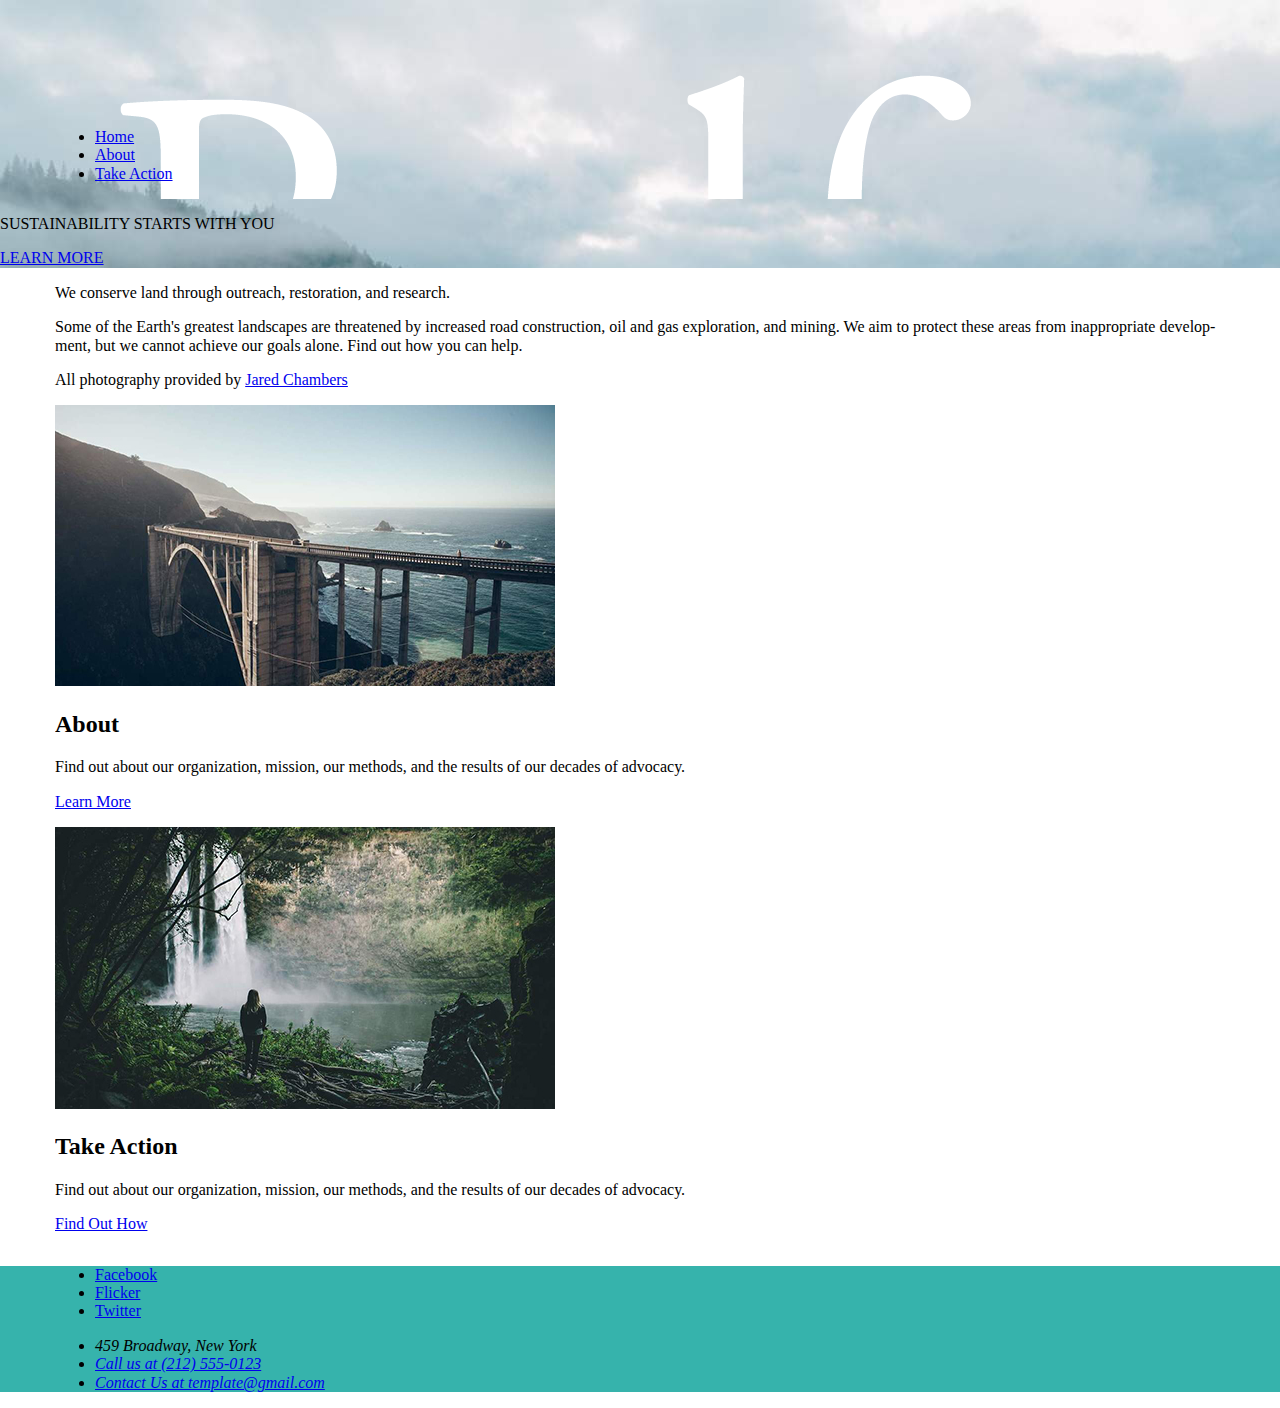
==== index.html @ d2278eda "02-28-2020 html structure and links" ====
<!doctype html>
<html>
<head>
<meta charset="UTF-8">
<title>Home</title>

<link rel="stylesheet" type="text/css" href="css/normalize.css">	
<link rel="stylesheet" type="text/css" href="css/main.css">
	
</head>

<body>
	
	<header id="bg-img-home"> <!--build an imgage bg-img-home-->
			<div class="wrapper">
				<div class="row">
					<div>
						<h1><img src="img/logo.png" alt=""></h1>
					</div>
						<nav>
							<ul>
								<li><a href="#">Home</a></li>
								<li><a href="about.html">About</a></li>
								<li><a href="take-action.html">Take Action</a></li>
							</ul>
						</nav>
				</div>
			</div>
		
			<p>sustainability starts with you</p>
			<p><a href="about.html">Learn More</a></p>
		
	</header>
		<div class="wrapper">
			<div>
				<p>We conserve land through outreach, restoration, and research.</p>
				<p>Some of the Earth's greatest landscapes are threatened by increased road construction, oil 
	and gas exploration, and mining. We aim to protect these areas from inappropriate develop-
	ment, but we cannot achieve our goals alone. Find out how you can help.</p>
				<p>All photography provided by <a href="http://jaredchambers.com/landscapes">Jared Chambers</a></p>
			</div>

			<div class="row">
				<section>
					<img src="img/about.jpeg" alt="" width="500">
					<header>
						<h2>About</h2>
					</header>
					
					<div>
						<p>Find out about our organization, mission, our
	methods, and the results of our decades of advocacy.</p>
						<p><a href="about.html">Learn More</a></p>
					</div>
				</section>
				
				<section>
					<img src="img/take-action.jpg" alt="" width="500">
					<header>
						<h2>Take Action</h2>
					</header>	
					<div>
					<p>Find out about our organization, mission, our
methods, and the results of our decades of advocacy.</p>
					<p><a href="take-action.html">Find Out How</a></p>
					</div>	

				</section>

			</div>
		</div>	

<!--div 100% for color the full width of the browser, teal background-->	
	<div id="bg-icon-teal">
		<div class="wrapper"><!--to control the wrapper-->
		<footer>
			<!--images sprintes in a ul-->
			<ul>
				<li><a href="img/icon-fb-sprites.png" target="_blank"><span>Facebook</span></a></li>
				<li><a href="img/icon-flkr-sprite.png" target="_blank"><span>Flicker</span></a></li>
				<li><a href="img/icon-twtr-sprite.png" target="_blank"><span>Twitter</span></a></li>
			</ul>
			
			<div>
				<address>
					<ul>
						<li>459 Broadway, New York</li>
						<li><a href="tel:+12125550123">Call us at (212) 555-0123</a></li>
						<li><a href="mailto:template@gmail.com">Contact Us at template@gmail.com</a></li>
					</ul>
				</address>
				
<!--example from book how to make a clickable hypertext link syntax: <a href="url">linked text or element</a>   text: <a href="http://www.oreilly.com">Go to the O'Reilly Media site</a>	 here is an example of how to make clickable hypertext link with an image:   <a href="http://www.oreilly.com"><img src="orm.gif" alt="O'Reilly tarsier logo"></a>-->
				
<!--about cute little email links:  <a href="mailto:alklecker@example.com">Contact Al Klecker</a>  and their friends the telephone links:  <a href="tel:+18005551212">Call us free at (800) 555-1212</a>-->				
				
			</div>	
		</footer>
		</div>
	</div>	
	
</body>
</html>
---- css/main.css ----
@charset "UTF-8";
/* CSS Document */

/*--------------------------------------------------------------
>>> CSS STANDARDS
----------------------------------------------------------------
1. Place in appropriate section
2. Add new sections to the Table of Contents as needed
3. Order properties consistently inside each declaration i.e. alphabetically or by function 
4. Declaration selectors should each occupy a new line
5. Enter one new line between rules
6. Enter more than one new line between categories 
--------------------------------------------------------------*/

/*--------------------------------------------------------------
>>> TABLE OF CONTENTS:
----------------------------------------------------------------
1.0 - Settings: used with preprocessors and contain font, colors definitions, etc.
2.0 - Tools: globally used mixins and functions. Use for preprocessor only.
3.0 - Generic: reset and/or normalize styles, box-sizing definition, etc. 
4.0 - Elements: styling for bare/generic HTML elements 
        - Forms
        - Lists
        - Media
        - Tables
        - Typography: Headings, Paragraphs, Blockquotes, Anchors
5.0 - Objects: class-based selectors which define undecorated design patterns, building blocks
        - Framework
6.0 - Components: specific designed components
        - Buttons
        - Header
        - Navigation 
7.0 - Utilities: utilities and helper classes with ability to override anything which goes before in the triangle, eg. hide helper class
        - Alignment	    
        - Color
        - Size

--------------------------------------------------------------*/

/*--------------------------------------------------------------
4.0 - ELEMENTS 
-------------------------------------------------------------- */

/* -- FORMS -- */ 

/* -- LISTS -- */ 

/* -- MEDIA -- */ 

/* -- TABLES -- */ 

/* -- TYPOGRAPHY: Headings, Pragraphs, Blockquotes, Anchors-- */ 

header p {
  text-transform: uppercase;
}

/*--example how to style the blockquote:  b.	blockquote {
font-size: 1em
line-height: 150%
color: gray }--*/

blockquote {
	
	
}

/*--------------------------------------------------------------
5.0 - Objects
-------------------------------------------------------------- */

/* -- FRAMEWORK -- */ 

.wrapper {
	width: 1170px;
	margin:0 auto;	
}

.row {
	overflow: auto;
	
}

/*--------------------------------------------------------------
6.0 - COMPONENTS
-------------------------------------------------------------- */

/* -- BUTTONS -- */ 

/* -- HEADER -- */

/*--need to do something about the tiled images and proper sizing for the logo png--*/

#bg-img-home {
	background-image: url("../img/hero.jpeg");
	background-color: #1E476B;	
}

#bg-img-about {
	background-image: url("../img/about.jpeg");
	background-color: #1E476B;
}

#bg-img-action {
	background-image: url("../img/take-action.jpg");
	background-color:  #1E476B; 	
}

h1 {
	width: 200px;
	height: 85px;

}

/* -- NAVIGATION -- */

/* -- FOOTER -- */

#bg-icon-teal {
	background-color: #36b3ac;
	
}

/*--------------------------------------------------------------
7.0 -UTILITIES
-------------------------------------------------------------- */

/* -- ALIGNMENT -- */ 

/* -- COLOR -- */ 

/* -- SIZE -- */
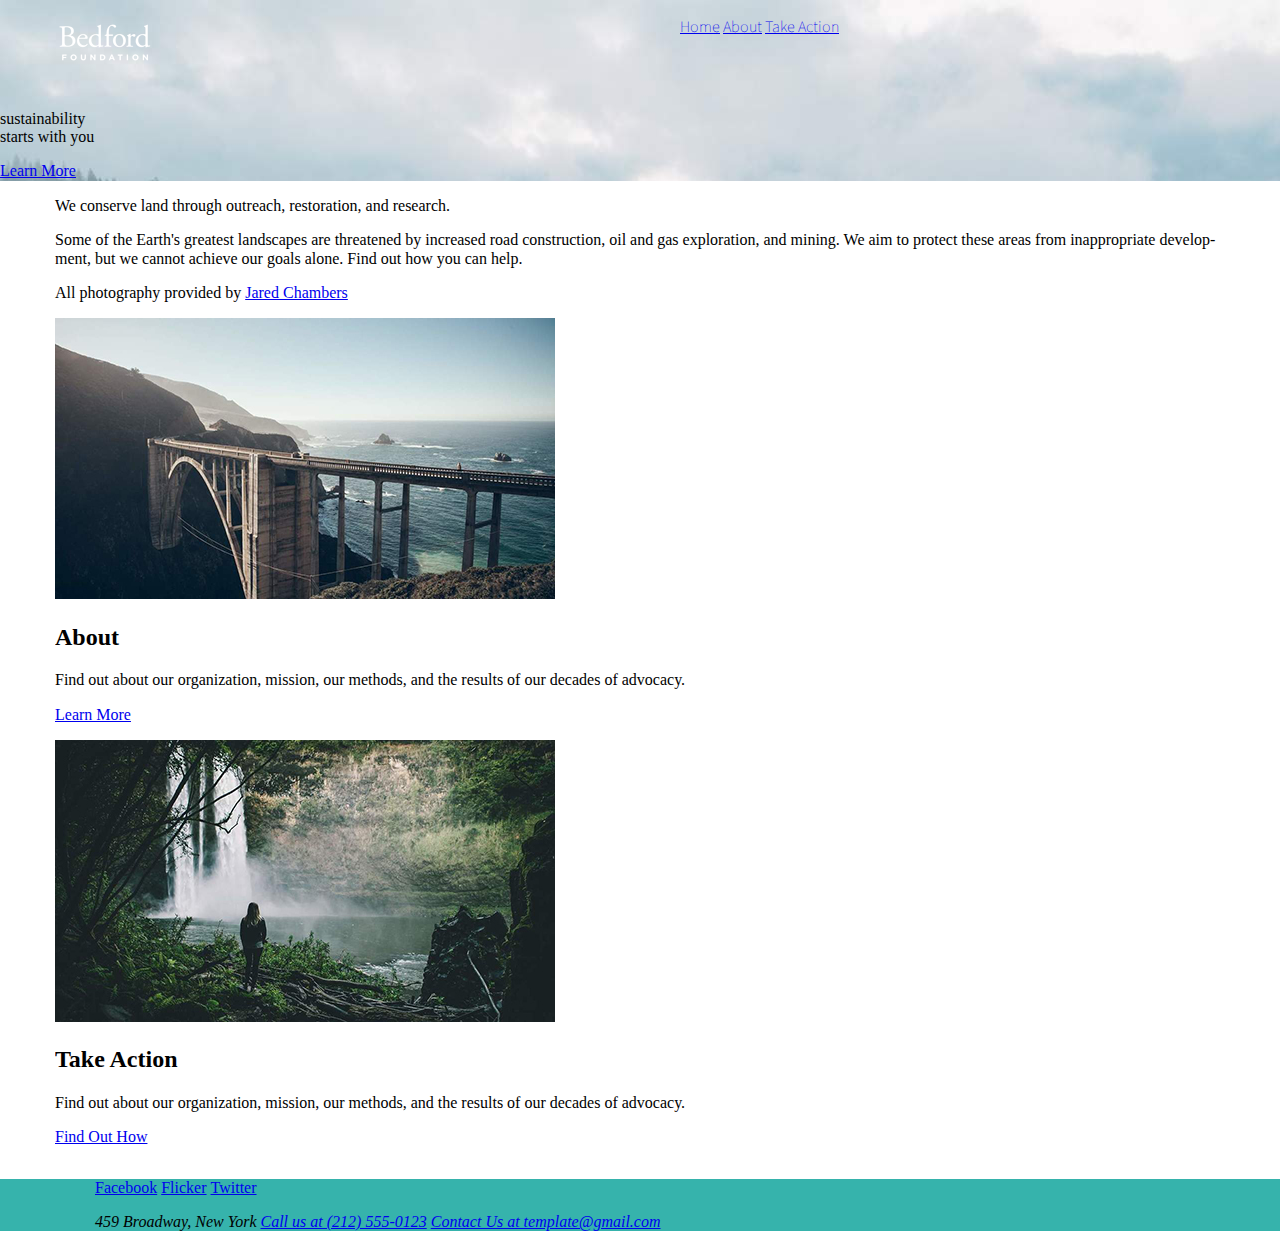
==== commit ca3ac57b: "03-06-2020 Issue Correction" ====
--- a/index.html
+++ b/index.html
@@ -2,21 +2,25 @@
 <html>
 <head>
 <meta charset="UTF-8">
-<title>Home</title>
-
+<title>Bedford Foundation Home Page</title>
+<!--Assignment 2-->
 <link rel="stylesheet" type="text/css" href="css/normalize.css">	
 <link rel="stylesheet" type="text/css" href="css/main.css">
 	
+	<link href="https://fonts.googleapis.com/css?family=EB+Garamond:400,400i,600,600i|Montserrat:100,100i,300,400,600,700|Source+Sans+Pro&display=swap" rel="stylesheet">
+	
+	
 </head>
 
-<body>
+<body id="home">
 	
-	<header id="bg-img-home"> <!--build an imgage bg-img-home-->
+	<div id="bg-img-home"> <!--TODO build an imgage bg-img-home-->
 			<div class="wrapper">
 				<div class="row">
-					<div>
-						<h1><img src="img/logo.png" alt=""></h1>
-					</div>
+					
+					<header>
+						<h1><img src="img/logo-bedford.png" alt=""></h1>
+					</header>
 						<nav>
 							<ul>
 								<li><a href="#">Home</a></li>
@@ -27,10 +31,10 @@
 				</div>
 			</div>
 		
-			<p>sustainability starts with you</p>
+			<p>sustainability<br><span>starts with you</span></p>
 			<p><a href="about.html">Learn More</a></p>
 		
-	</header>
+	</div>
 		<div class="wrapper">
 			<div>
 				<p>We conserve land through outreach, restoration, and research.</p>
@@ -71,24 +75,31 @@
 		</div>	
 
 <!--div 100% for color the full width of the browser, teal background-->	
+	<footer>
 	<div id="bg-icon-teal">
 		<div class="wrapper"><!--to control the wrapper-->
-		<footer>
+		
 			<!--images sprintes in a ul-->
 			<ul>
 				<li><a href="img/icon-fb-sprites.png" target="_blank"><span>Facebook</span></a></li>
 				<li><a href="img/icon-flkr-sprite.png" target="_blank"><span>Flicker</span></a></li>
 				<li><a href="img/icon-twtr-sprite.png" target="_blank"><span>Twitter</span></a></li>
 			</ul>
+		</div>
 			
+<!--  - The footer will need to have two separate backgrounds, which means it will also need two separate wrappers.
+- Div line 84 should have the second background color applied
+Phone and email should be the only clickable text, be sure to use the content that was provided-->
 			<div>
-				<address>
-					<ul>
-						<li>459 Broadway, New York</li>
-						<li><a href="tel:+12125550123">Call us at (212) 555-0123</a></li>
-						<li><a href="mailto:template@gmail.com">Contact Us at template@gmail.com</a></li>
-					</ul>
-				</address>
+				<div class="wrapper">
+					<address>
+						<ul>
+							<li>459 Broadway, New York</li>
+							<li><a href="tel:+12125550123">Call us at (212) 555-0123</a></li>
+							<li><a href="mailto:template@gmail.com">Contact Us at template@gmail.com</a></li>
+						</ul>
+					</address>
+				 </div>	
 				
 <!--example from book how to make a clickable hypertext link syntax: <a href="url">linked text or element</a>   text: <a href="http://www.oreilly.com">Go to the O'Reilly Media site</a>	 here is an example of how to make clickable hypertext link with an image:   <a href="http://www.oreilly.com"><img src="orm.gif" alt="O'Reilly tarsier logo"></a>-->
 				
@@ -96,8 +107,26 @@
 				
 			</div>	
 		</footer>
-		</div>
 	</div>	
+	
+<!-- Issues:  Home
+- Save images for web (under 100k)
+- Include alt attribute values for images that communicate text
+Index:
+
+ - Include a more descriptive title for the page “Bedford Foundation | Home”
+ - This paragraph will require a line break and span tag to style appropriately
+GDMA-1485-Assignment-2/index.html
+
+Line 30 in d2278ed
+
+ <p>sustainability starts with you</p> 
+ - The footer will need to have two separate backgrounds, which means it will also need two separate wrappers.
+ - Div line 74 can become the footer element.
+ - Div line 75 should close after the ul at line 82
+ - Div line 84 should have the second background color applied
+ - Address tag line 85 should have the wrapper class applied
+ - Phone and email should be the only clickable text, be sure to use the content that was provided-->	
 	
 </body>
 </html>
--- a/css/main.css
+++ b/css/main.css
@@ -1,5 +1,7 @@
 @charset "UTF-8";
 /* CSS Document */
+
+/*--Assignment 2--*/
 
 /*--------------------------------------------------------------
 >>> CSS STANDARDS
@@ -51,25 +53,50 @@
 
 /* -- TYPOGRAPHY: Headings, Pragraphs, Blockquotes, Anchors-- */ 
 
-header p {
-  text-transform: uppercase;
-}
+/*--font-family: 'Montserrat', sans-serif;
+font-family: 'EB Garamond', serif;
+font-family: 'Source Sans Pro', sans-serif;--*/
+
 
 /*--example how to style the blockquote:  b.	blockquote {
 font-size: 1em
 line-height: 150%
 color: gray }--*/
 
+/*--for individual page identification and styling--*/
+/*#home {
+	
+}
+
+
+#about {
+	
+	
+}
+
+#take-action {
+	
+	
+}
+
 blockquote {
 	
 	
-}
+}*/
 
 /*--------------------------------------------------------------
 5.0 - Objects
 -------------------------------------------------------------- */
 
 /* -- FRAMEWORK -- */ 
+* {
+	-webkit-box-sizing: border-box;
+	-moz-box-string: border-box;
+	-o-box-string: border-box;
+	-ms-box-sizing: border-box;
+	box-sizing: border-box;
+	
+}
 
 .wrapper {
 	width: 1170px;
@@ -77,8 +104,7 @@
 }
 
 .row {
-	overflow: auto;
-	
+	overflow: auto;	
 }
 
 /*--------------------------------------------------------------
@@ -89,27 +115,40 @@
 
 /* -- HEADER -- */
 
-/*--need to do something about the tiled images and proper sizing for the logo png--*/
+h1 {
+	width: 585px;
+	float: left;
+	
+}
+
+nav {
+	width: 585px;
+	float: right;	
+	font: normal 200 16px 'Source Sans Pro', sans-serif;
+}
+
+li 	{
+	display: inline-block;
+	
+}
+
+/*--TODO need to do something about the tiled images and proper sizing for the logo png--*/
 
 #bg-img-home {
-	background-image: url("../img/hero.jpeg");
-	background-color: #1E476B;	
+	background-image: url("../img/hero.jpeg");	
 }
 
 #bg-img-about {
 	background-image: url("../img/about.jpeg");
-	background-color: #1E476B;
 }
 
 #bg-img-action {
-	background-image: url("../img/take-action.jpg");
-	background-color:  #1E476B; 	
+	background-image: url("../img/take-action.jpg");	
 }
 
-h1 {
-	width: 200px;
-	height: 85px;
 
+/*header p {
+  text-transform: uppercase;
 }
 
 /* -- NAVIGATION -- */
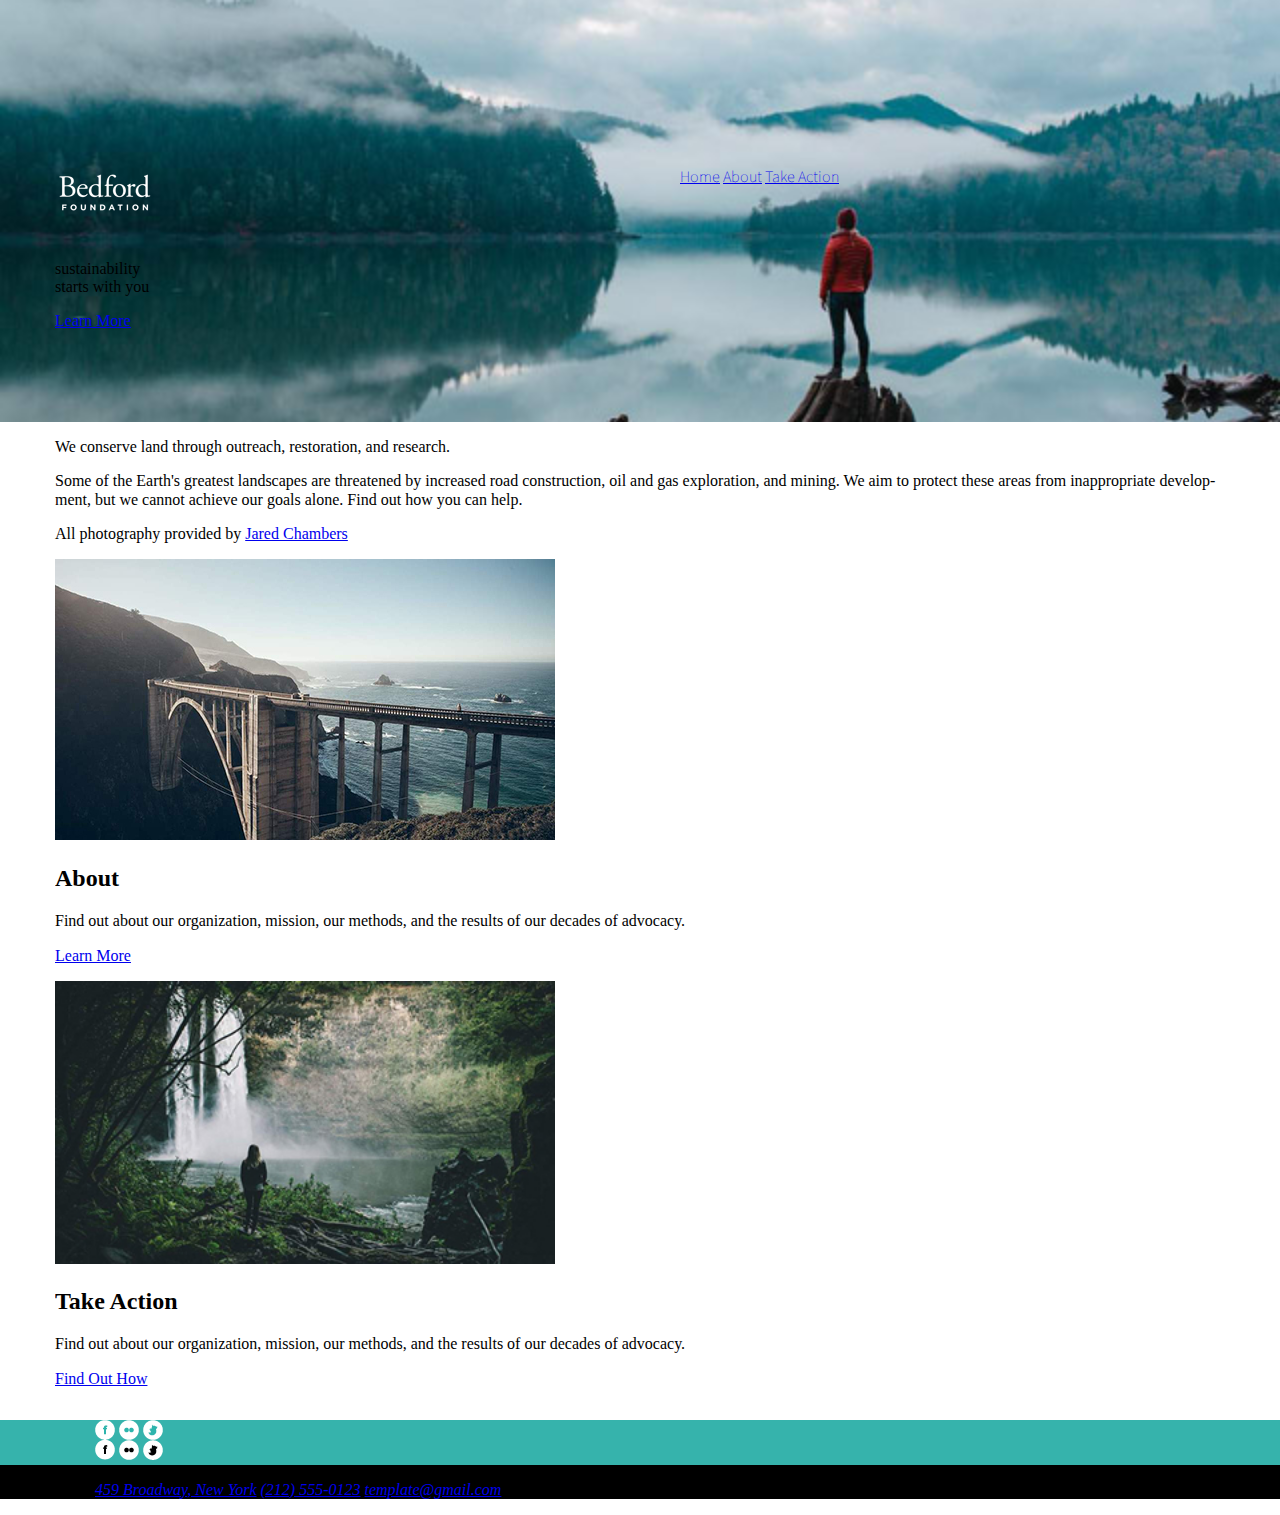
==== commit bb40acd7: "3/14/2020 Structure, Correction, Table & Form addition" ====
--- a/index.html
+++ b/index.html
@@ -4,129 +4,93 @@
 <meta charset="UTF-8">
 <title>Bedford Foundation Home Page</title>
 <!--Assignment 2-->
-<link rel="stylesheet" type="text/css" href="css/normalize.css">	
+<link rel="stylesheet" type="text/css" href="css/normalize.css">
 <link rel="stylesheet" type="text/css" href="css/main.css">
-	
-	<link href="https://fonts.googleapis.com/css?family=EB+Garamond:400,400i,600,600i|Montserrat:100,100i,300,400,600,700|Source+Sans+Pro&display=swap" rel="stylesheet">
-	
-	
+<link href="https://fonts.googleapis.com/css?family=EB+Garamond:400,400i,600,600i|Montserrat:100,100i,300,400,600,700|Source+Sans+Pro&display=swap" rel="stylesheet">
 </head>
 
-<body id="home">
-	
-	<div id="bg-img-home"> <!--TODO build an imgage bg-img-home-->
-			<div class="wrapper">
-				<div class="row">
-					
-					<header>
-						<h1><img src="img/logo-bedford.png" alt=""></h1>
-					</header>
-						<nav>
-							<ul>
-								<li><a href="#">Home</a></li>
-								<li><a href="about.html">About</a></li>
-								<li><a href="take-action.html">Take Action</a></li>
-							</ul>
-						</nav>
-				</div>
-			</div>
-		
-			<p>sustainability<br><span>starts with you</span></p>
-			<p><a href="about.html">Learn More</a></p>
-		
+<body>
+<header id="bg-img-hero" alt="woman-in-solitude-standing-on-rock-over-looking-lake">
+  <div class="wrapper">
+    <div class="row">
+      <div>
+        <h1><img src="img/logo-bedford.png" alt="bedford-foundation-logo"></h1>
+     
 	</div>
-		<div class="wrapper">
-			<div>
-				<p>We conserve land through outreach, restoration, and research.</p>
-				<p>Some of the Earth's greatest landscapes are threatened by increased road construction, oil 
-	and gas exploration, and mining. We aim to protect these areas from inappropriate develop-
-	ment, but we cannot achieve our goals alone. Find out how you can help.</p>
-				<p>All photography provided by <a href="http://jaredchambers.com/landscapes">Jared Chambers</a></p>
-			</div>
+     	 <nav>
+      	  	<ul>
+          		<li><a href="#">Home</a></li>
+          		<li><a href="about.html">About</a></li>
+          		<li><a href="take-action.html">Take Action</a></li>
+       		</ul>
+     	 </nav>
+    </div>
+   
+	 <p>sustainability<br>
+      <span>starts with you</span></p>
+    <p><a href="about.html">Learn More</a></p>
+  </div>
+</header>
+<!--------------------------------------------------------------------------------------------------------------------->
+<section>
+  <div class="wrapper">
+    <div>
+      <p>We conserve land through outreach, restoration, and research.</p>
+      <p>Some of the Earth's greatest landscapes are threatened by increased road construction, oil 
+        and gas exploration, and mining. We aim to protect these areas from inappropriate develop-
+        ment, but we cannot achieve our goals alone. Find out how you can help.</p>
+      <p>All photography provided by <a href="http://jaredchambers.com/landscapes">Jared Chambers</a></p>
+    </div>
+    <!--------------------------------------------------------------------------------------------------------------------->
+    <div class="row">
+      <section> <img src="img/about.jpeg" alt="expansion-bride-wrapped-around-ocean-coast-line" width="500">
+        <header>
+          <h2>About</h2>
+        </header>
+        <div>
+          <p>Find out about our organization, mission, our
+            methods, and the results of our decades of advocacy.</p>
+          <p><a href="about.html">Learn More</a></p>
+        </div>
+      </section>
+      <!--------------------------------------------------------------------------------------------------------------------->
+      <section> <img src="img/take-action.jpg" alt="woman-in-solitude-facing-majestic-waterfall" width="500">
+        <header>
+          <h2>Take Action</h2>
+        </header>
+        <div>
+          <p>Find out about our organization, mission, our
+            methods, and the results of our decades of advocacy.</p>
+          <p><a href="take-action.html">Find Out How</a></p>
+        </div>
+      </section>
+    </div>
+  </div>
+</section>
 
-			<div class="row">
-				<section>
-					<img src="img/about.jpeg" alt="" width="500">
-					<header>
-						<h2>About</h2>
-					</header>
-					
-					<div>
-						<p>Find out about our organization, mission, our
-	methods, and the results of our decades of advocacy.</p>
-						<p><a href="about.html">Learn More</a></p>
-					</div>
-				</section>
-				
-				<section>
-					<img src="img/take-action.jpg" alt="" width="500">
-					<header>
-						<h2>Take Action</h2>
-					</header>	
-					<div>
-					<p>Find out about our organization, mission, our
-methods, and the results of our decades of advocacy.</p>
-					<p><a href="take-action.html">Find Out How</a></p>
-					</div>	
+<!---------------------------------------------------------------------------------------------------------------------> 
+<!--footer 100% for color the full width of the browser, black background, target div inside first-child with teal background-->
+<footer id="bg-blk">
+    <div id="bg-icon-teal">
+    	<div class="wrapper">
+			<ul>
+       			 <li><a href="https://www.facebook.com/" target="_blank"><span><img src="img/icon-fb-sprites.png" alt="facebook-icon"></span></a></li>
+       			 <li><a href="https://www.flickr.com/" target="_blank"><span><img src="img/icon-flkr-sprite.png" alt="flicker-icon"></span></a></li>
+        		<li><a href="https://twitter.com/" target="_blank"><span><img src="img/icon-twtr-sprite.png" alt="twitter-icon"></span></a></li>
+      		</ul>
+		</div>  	
+    </div>
+ 
 
-				</section>
+  <address class="wrapper">
+  	<ul>
+    	<li><a href="https://www.google.com/maps/place/459+Broadway,+New+York,+NY+10013/@40.7208592,-74.00315,17z/data=!3m1!4b1!4m5!3m4!1s0x89c2598bd3fc4031:0x48b829f544b1ce3f!8m2!3d40.7208592!4d-74.0009613">459 Broadway, New York</a></li>
+    	<li><a href="tel:+12125550123">(212) 555-0123</a></li>
+    	<li><a href="mailto:template@gmail.com">template@gmail.com</a></li>
+  	</ul>
+  </address>
+</footer>
 
-			</div>
-		</div>	
 
-<!--div 100% for color the full width of the browser, teal background-->	
-	<footer>
-	<div id="bg-icon-teal">
-		<div class="wrapper"><!--to control the wrapper-->
-		
-			<!--images sprintes in a ul-->
-			<ul>
-				<li><a href="img/icon-fb-sprites.png" target="_blank"><span>Facebook</span></a></li>
-				<li><a href="img/icon-flkr-sprite.png" target="_blank"><span>Flicker</span></a></li>
-				<li><a href="img/icon-twtr-sprite.png" target="_blank"><span>Twitter</span></a></li>
-			</ul>
-		</div>
-			
-<!--  - The footer will need to have two separate backgrounds, which means it will also need two separate wrappers.
-- Div line 84 should have the second background color applied
-Phone and email should be the only clickable text, be sure to use the content that was provided-->
-			<div>
-				<div class="wrapper">
-					<address>
-						<ul>
-							<li>459 Broadway, New York</li>
-							<li><a href="tel:+12125550123">Call us at (212) 555-0123</a></li>
-							<li><a href="mailto:template@gmail.com">Contact Us at template@gmail.com</a></li>
-						</ul>
-					</address>
-				 </div>	
-				
-<!--example from book how to make a clickable hypertext link syntax: <a href="url">linked text or element</a>   text: <a href="http://www.oreilly.com">Go to the O'Reilly Media site</a>	 here is an example of how to make clickable hypertext link with an image:   <a href="http://www.oreilly.com"><img src="orm.gif" alt="O'Reilly tarsier logo"></a>-->
-				
-<!--about cute little email links:  <a href="mailto:alklecker@example.com">Contact Al Klecker</a>  and their friends the telephone links:  <a href="tel:+18005551212">Call us free at (800) 555-1212</a>-->				
-				
-			</div>	
-		</footer>
-	</div>	
-	
-<!-- Issues:  Home
-- Save images for web (under 100k)
-- Include alt attribute values for images that communicate text
-Index:
-
- - Include a more descriptive title for the page “Bedford Foundation | Home”
- - This paragraph will require a line break and span tag to style appropriately
-GDMA-1485-Assignment-2/index.html
-
-Line 30 in d2278ed
-
- <p>sustainability starts with you</p> 
- - The footer will need to have two separate backgrounds, which means it will also need two separate wrappers.
- - Div line 74 can become the footer element.
- - Div line 75 should close after the ul at line 82
- - Div line 84 should have the second background color applied
- - Address tag line 85 should have the wrapper class applied
- - Phone and email should be the only clickable text, be sure to use the content that was provided-->	
-	
 </body>
 </html>
--- a/css/main.css
+++ b/css/main.css
@@ -39,6 +39,29 @@
 
 --------------------------------------------------------------*/
 
+/*------------------------------------------------------------
+1.0 - SETTINGS
+--------------------------------------------------------------*/
+* {
+	-webkit-box-sizing: border-box;
+	-moz-box-string: border-box;
+	-o-box-string: border-box;
+	-ms-box-sizing: border-box;
+	box-sizing: border-box;	
+}
+
+/*------------------------------------------------------------
+3.0 - GENERIC
+-------------------------------------------------------------*/
+.wrapper {
+	width: 1170px;
+	margin:0 auto;	
+}
+
+.row {
+	overflow: auto;	
+}
+
 /*--------------------------------------------------------------
 4.0 - ELEMENTS 
 -------------------------------------------------------------- */
@@ -63,49 +86,13 @@
 line-height: 150%
 color: gray }--*/
 
-/*--for individual page identification and styling--*/
-/*#home {
-	
-}
-
-
-#about {
-	
-	
-}
-
-#take-action {
-	
-	
-}
-
-blockquote {
-	
-	
-}*/
 
 /*--------------------------------------------------------------
 5.0 - Objects
 -------------------------------------------------------------- */
 
 /* -- FRAMEWORK -- */ 
-* {
-	-webkit-box-sizing: border-box;
-	-moz-box-string: border-box;
-	-o-box-string: border-box;
-	-ms-box-sizing: border-box;
-	box-sizing: border-box;
-	
-}
 
-.wrapper {
-	width: 1170px;
-	margin:0 auto;	
-}
-
-.row {
-	overflow: auto;	
-}
 
 /*--------------------------------------------------------------
 6.0 - COMPONENTS
@@ -115,7 +102,7 @@
 
 /* -- HEADER -- */
 
-h1 {
+header div div div {
 	width: 585px;
 	float: left;
 	
@@ -134,16 +121,34 @@
 
 /*--TODO need to do something about the tiled images and proper sizing for the logo png--*/
 
-#bg-img-home {
-	background-image: url("../img/hero.jpeg");	
+#bg-img-hero {
+	background: url("../img/hero.jpg") no-repeat center;
+	-webkit-background-size: cover;
+	-moz-background-size: cover;
+	-ms-background-size: cover;
+	-o-background-size: cover;
+	background-size: cover;
+	padding: 150px 0 75px;
 }
 
 #bg-img-about {
-	background-image: url("../img/about.jpeg");
+	background: url("../img/about.jpeg")no-repeat center;
+	-webkit-background-size: cover;
+	-moz-background-size: cover;
+	-ms-background-size: cover;
+	-o-background-size: cover;
+	background-size: cover;
+	padding: 150px 0 75px;
 }
 
 #bg-img-action {
-	background-image: url("../img/take-action.jpg");	
+	background: url("../img/take-action.jpg") no-repeat center;
+	-webkit-background-size: cover;
+	-moz-background-size: cover;
+	-ms-background-size: cover;
+	-o-background-size: cover;
+	background-size: cover;
+	padding: 150px 0 75px;
 }
 
 
@@ -157,9 +162,12 @@
 
 #bg-icon-teal {
 	background-color: #36b3ac;
-	
 }
 
+#bg-blk {
+	background-color: #000;
+	color: #fff;
+}
 /*--------------------------------------------------------------
 7.0 -UTILITIES
 -------------------------------------------------------------- */
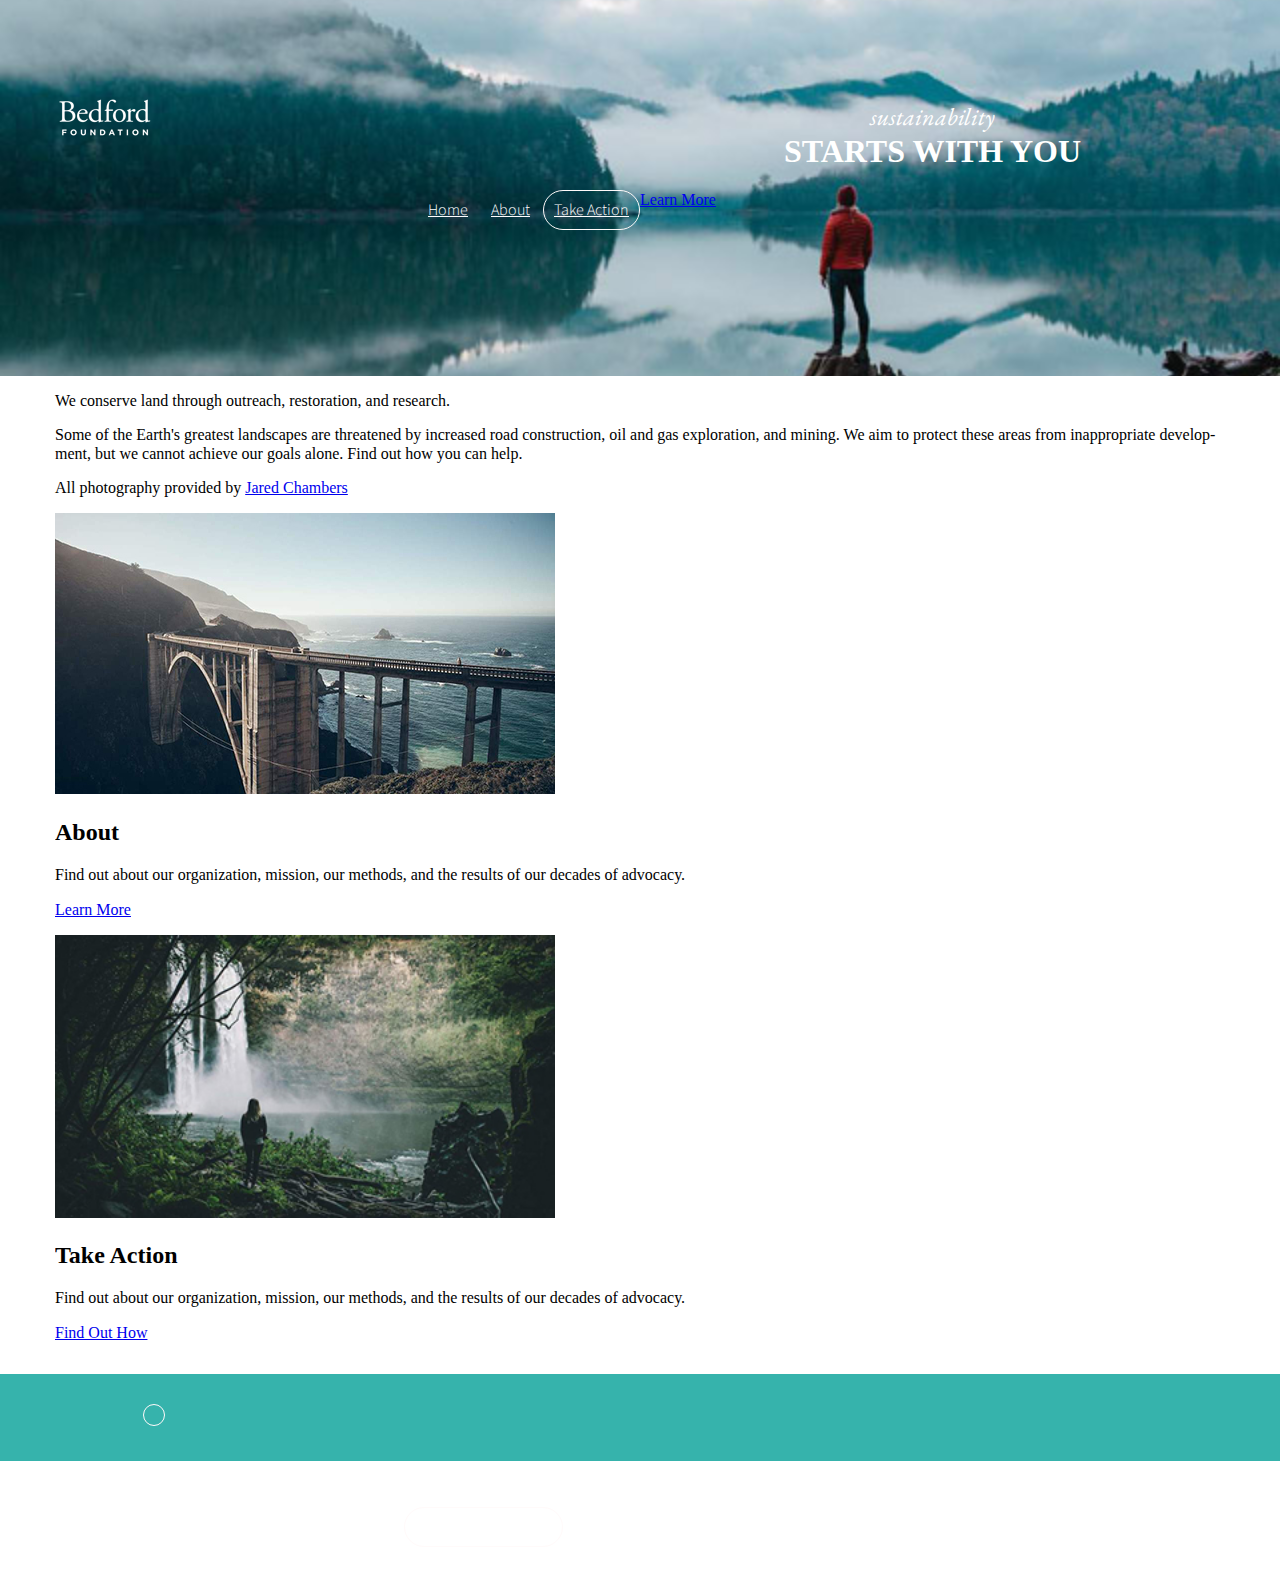
==== commit 6b077e2d: "3/20/2020 Submission" ====
--- a/index.html
+++ b/index.html
@@ -6,91 +6,82 @@
 <!--Assignment 2-->
 <link rel="stylesheet" type="text/css" href="css/normalize.css">
 <link rel="stylesheet" type="text/css" href="css/main.css">
-<link href="https://fonts.googleapis.com/css?family=EB+Garamond:400,400i,600,600i|Montserrat:100,100i,300,400,600,700|Source+Sans+Pro&display=swap" rel="stylesheet">
+<link href="https://fonts.googleapis.com/css?family=EB+Garamond:400,400i,600,600i; Montserrat:100,100i,300,400,600,700|Source+Sans+Pro&display=swap" rel="stylesheet">
 </head>
 
 <body>
-<header id="bg-img-hero" alt="woman-in-solitude-standing-on-rock-over-looking-lake">
+<header>
+	<div id="bg-img-hero" alt="woman-in-solitude-standing-on-rock-over-looking-lake">
   <div class="wrapper">
     <div class="row">
-      <div>
-        <h1><img src="img/logo-bedford.png" alt="bedford-foundation-logo"></h1>
-     
-	</div>
-     	 <nav>
-      	  	<ul>
-          		<li><a href="#">Home</a></li>
-          		<li><a href="about.html">About</a></li>
-          		<li><a href="take-action.html">Take Action</a></li>
-       		</ul>
-     	 </nav>
+      <div> <img src="img/logo-bedford.png" alt="bedford-foundation"> </div>
+      <nav>
+        <ul>
+          <li><a href="#">Home</a></li>
+          <li><a href="about.html">About</a></li>
+          <li><a href="take-action.html">Take Action</a></li>
+        </ul>
+      </nav>
     </div>
-   
-	 <p>sustainability<br>
-      <span>starts with you</span></p>
+    <h1><span id="p-italic">sustainability</span><br>starts with you</h1>
     <p><a href="about.html">Learn More</a></p>
   </div>
+</div>	
 </header>
 <!--------------------------------------------------------------------------------------------------------------------->
-<section>
-  <div class="wrapper">
-    <div>
-      <p>We conserve land through outreach, restoration, and research.</p>
-      <p>Some of the Earth's greatest landscapes are threatened by increased road construction, oil 
-        and gas exploration, and mining. We aim to protect these areas from inappropriate develop-
-        ment, but we cannot achieve our goals alone. Find out how you can help.</p>
-      <p>All photography provided by <a href="http://jaredchambers.com/landscapes">Jared Chambers</a></p>
-    </div>
+
+<div class="wrapper">
+  <p>We conserve land through outreach, restoration, and research.</p>
+  <div>
+    <p>Some of the Earth's greatest landscapes are threatened by increased road construction, oil 
+      and gas exploration, and mining. We aim to protect these areas from inappropriate develop-
+      ment, but we cannot achieve our goals alone. Find out how you can help.</p>
+    <p>All photography provided by <a href="http://jaredchambers.com/landscapes">Jared Chambers</a></p>
+  </div>
+  <!--------------------------------------------------------------------------------------------------------------------->
+  <div class="row">
+    <section> <img src="img/about.jpeg" alt="expanse-bridge-overlooking-ocean" width="500">
+      <header>
+        <h2>About</h2>
+      </header>
+      <!--TODO: ADD PADDING AROUND PARAGRAPHS-->
+      <p>Find out about our organization, mission, our
+        methods, and the results of our decades of advocacy.</p>
+      <p><a href="about.html">Learn More</a></p>
+    </section>
     <!--------------------------------------------------------------------------------------------------------------------->
-    <div class="row">
-      <section> <img src="img/about.jpeg" alt="expansion-bride-wrapped-around-ocean-coast-line" width="500">
-        <header>
-          <h2>About</h2>
-        </header>
-        <div>
-          <p>Find out about our organization, mission, our
-            methods, and the results of our decades of advocacy.</p>
-          <p><a href="about.html">Learn More</a></p>
-        </div>
-      </section>
-      <!--------------------------------------------------------------------------------------------------------------------->
-      <section> <img src="img/take-action.jpg" alt="woman-in-solitude-facing-majestic-waterfall" width="500">
-        <header>
-          <h2>Take Action</h2>
-        </header>
-        <div>
-          <p>Find out about our organization, mission, our
-            methods, and the results of our decades of advocacy.</p>
-          <p><a href="take-action.html">Find Out How</a></p>
-        </div>
-      </section>
-    </div>
+    <section> <img src="img/take-action.jpg" alt="woman-in-solitude-facing-majestic-waterfall" width="500">
+      <header>
+        <h2>Take Action</h2>
+      </header>
+      <div>
+        <p>Find out about our organization, mission, our
+          methods, and the results of our decades of advocacy.</p>
+        <p><a href="take-action.html">Find Out How</a></p>
+      </div>
+    </section>
   </div>
-</section>
+</div>
 
 <!---------------------------------------------------------------------------------------------------------------------> 
 <!--footer 100% for color the full width of the browser, black background, target div inside first-child with teal background-->
-<footer id="bg-blk">
-    <div id="bg-icon-teal">
-    	<div class="wrapper">
-			<ul>
-       			 <li><a href="https://www.facebook.com/" target="_blank"><span><img src="img/icon-fb-sprites.png" alt="facebook-icon"></span></a></li>
-       			 <li><a href="https://www.flickr.com/" target="_blank"><span><img src="img/icon-flkr-sprite.png" alt="flicker-icon"></span></a></li>
-        		<li><a href="https://twitter.com/" target="_blank"><span><img src="img/icon-twtr-sprite.png" alt="twitter-icon"></span></a></li>
-      		</ul>
-		</div>  	
+<footer><!--TODO DOES NOT NEED ID, UNIQUE ELEMENT-->
+  <div id="bg-icon-teal">
+    <div class="wrapper"><!--TODO- Sprites should be placed in through CSS, refer to in class tutorial for correct HTLM / CSS setup-->
+      <ul>
+        <li><a href="https://www.facebook.com/" target="_blank"></a></li>
+        <li><a href="https://www.flickr.com/" target="_blank"></a></li>
+        <li><a href="https://twitter.com/" target="_blank"></a></li>
+      </ul>
     </div>
- 
-
+  </div>
   <address class="wrapper">
-  	<ul>
-    	<li><a href="https://www.google.com/maps/place/459+Broadway,+New+York,+NY+10013/@40.7208592,-74.00315,17z/data=!3m1!4b1!4m5!3m4!1s0x89c2598bd3fc4031:0x48b829f544b1ce3f!8m2!3d40.7208592!4d-74.0009613">459 Broadway, New York</a></li>
-    	<li><a href="tel:+12125550123">(212) 555-0123</a></li>
-    	<li><a href="mailto:template@gmail.com">template@gmail.com</a></li>
-  	</ul>
+  <ul>
+    <li><a href="https://www.google.com/maps/place/459+Broadway,+New+York,+NY+10013/@40.7208592,-74.00315,17z/data=!3m1!4b1!4m5!3m4!1s0x89c2598bd3fc4031:0x48b829f544b1ce3f!8m2!3d40.7208592!4d-74.0009613">459 Broadway, New York</a></li>
+    <li><a href="tel:+12125550123">(212) 555-0123</a></li>
+    <li><a href="mailto:template@gmail.com">template@gmail.com</a></li>
+  </ul>
   </address>
 </footer>
-
-
 </body>
 </html>
--- a/css/main.css
+++ b/css/main.css
@@ -87,6 +87,11 @@
 color: gray }--*/
 
 
+/*--shorthand 
+body {
+  font: font-style font-variant font-weight font-size/line-height font-family;
+}--*/
+
 /*--------------------------------------------------------------
 5.0 - Objects
 -------------------------------------------------------------- */
@@ -97,8 +102,6 @@
 /*--------------------------------------------------------------
 6.0 - COMPONENTS
 -------------------------------------------------------------- */
-
-/* -- BUTTONS -- */ 
 
 /* -- HEADER -- */
 
@@ -109,17 +112,72 @@
 }
 
 nav {
-	width: 585px;
-	float: right;	
-	font: normal 200 16px 'Source Sans Pro', sans-serif;
-}
+	font: normal 300 16px/18px 'Source Sans Pro', sans-serif;
+	float: right;
+}
+
 
 li 	{
 	display: inline-block;
-	
-}
-
-/*--TODO need to do something about the tiled images and proper sizing for the logo png--*/
+	margin: 30px 0;
+	padding: 10px;
+	text-decoration: none;
+	
+}
+
+li:last-child {
+	-webkit-border-radius: 50px;
+	-moz-border-radius: 50px;
+	-o-border-radius: 50px;
+	-ms-border-radius: 50px;
+	border-radius: 50px;
+	border: #FFFAFA 1px  solid;
+}
+
+li a:link {
+	color: #fff;
+	
+}
+
+li a:visited {
+	color: #000;
+	
+}
+
+li a:last-child a:hover{
+	-webkit-border-radius: 50px;
+	-moz-border-radius: 50px;
+	-o-border-radius: 50px;
+	-ms-border-radius: 50px;
+	border-radius: 50px;
+	background: #fff;
+	color: #000;
+	
+}
+
+#p-italic {
+	text-align: center;
+	text-transform: lowercase;
+	font:italic 400 24px/28px 'EB Garamond', serif;
+	color: #fff;
+}
+
+h1 {
+	text-align: center;
+	text-transform: uppercase;
+	font:bold 700 110px/110px 'Source Sans Pro', sans-serif;
+	
+}
+
+h1 {
+	color: #fff;
+	
+}
+
+/* -- BUTTONS -- */ 
+
+
+/*-------------------------------------------------------------*/
 
 #bg-img-hero {
 	background: url("../img/hero.jpg") no-repeat center;
@@ -128,7 +186,7 @@
 	-ms-background-size: cover;
 	-o-background-size: cover;
 	background-size: cover;
-	padding: 150px 0 75px;
+	padding: 75px 0 150px;
 }
 
 #bg-img-about {
@@ -138,7 +196,7 @@
 	-ms-background-size: cover;
 	-o-background-size: cover;
 	background-size: cover;
-	padding: 150px 0 75px;
+	padding: 75px 0 150px;
 }
 
 #bg-img-action {
@@ -148,12 +206,18 @@
 	-ms-background-size: cover;
 	-o-background-size: cover;
 	background-size: cover;
-	padding: 150px 0 75px;
+	padding: 750px 0 150px;
 }
 
 
 /*header p {
   text-transform: uppercase;
+}--*/
+
+blockquote {
+	font-size: 1em;
+	line-height: 150%;
+	color: gray ;
 }
 
 /* -- NAVIGATION -- */
@@ -168,6 +232,44 @@
 	background-color: #000;
 	color: #fff;
 }
+
+footer>ul {
+	
+	list-style-type: none;
+}
+
+/*anchor display inline-block*/
+
+footer>li, footer>li a {
+	
+	display: inline-block;
+}
+
+footer>ul span {
+	display: none;
+}
+
+footer>ul a {
+	width: 20px;
+	height: 20px; 
+}
+
+footer>li:first-child a {
+	background: url("../img/icon-fb-sprites.png")no-repeat 0 0;
+}
+
+footer>li:nth-child(2) a {
+	background: url("../img/icon-flkr-sprite.png")no-repeat 0 0;
+}
+
+footer>li:last-child a {
+	background: url("../img/icon-twtr-sprite.png")no-repeat 0 0;
+}
+
+footer>li a:hover {
+	background-position: 0 -20px;
+}
+
 /*--------------------------------------------------------------
 7.0 -UTILITIES
 -------------------------------------------------------------- */
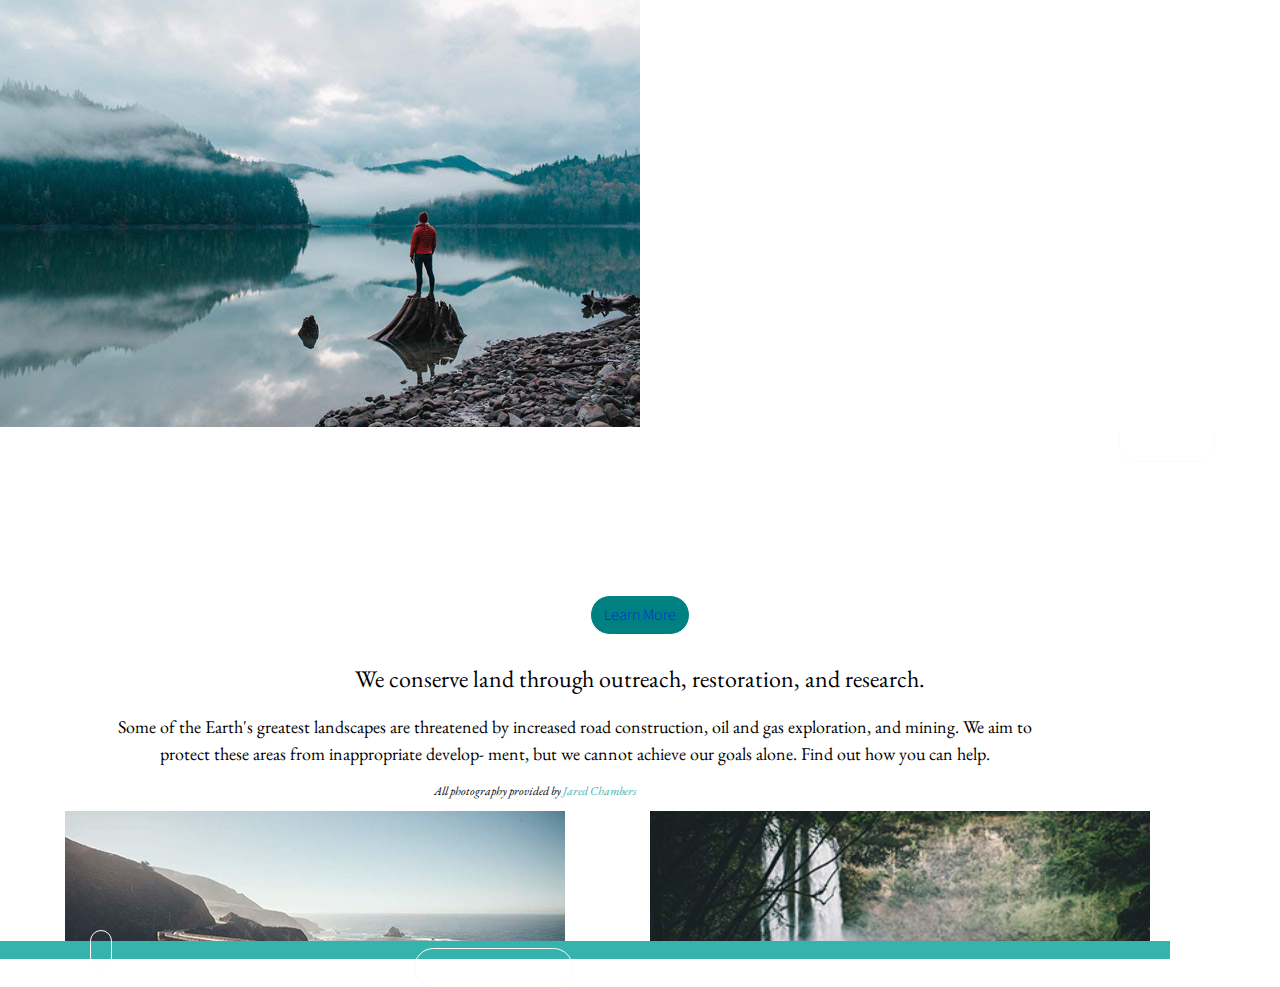
==== commit 97297087: "5/1/2020" ====
--- a/index.html
+++ b/index.html
@@ -3,65 +3,86 @@
 <head>
 <meta charset="UTF-8">
 <title>Bedford Foundation Home Page</title>
-<!--Assignment 2-->
-<link rel="stylesheet" type="text/css" href="css/normalize.css">
-<link rel="stylesheet" type="text/css" href="css/main.css">
-<link href="https://fonts.googleapis.com/css?family=EB+Garamond:400,400i,600,600i; Montserrat:100,100i,300,400,600,700|Source+Sans+Pro&display=swap" rel="stylesheet">
+
+<!--Assignment 2 REDO COPY-->
+	<link rel="stylesheet" type="text/css" href="css/normalize.css">
+	<link rel="stylesheet" type="text/css" href="css/main.css">
+	
+	<link href="https://fonts.googleapis.com/css?family=EB+Garamond:400,400i,500,500i,600,600i,700,700i,800,800i&display=swap" rel="stylesheet">
+	<link href="https://fonts.googleapis.com/css?family=Source+Sans+Pro:200,200i,300,300i,400,400i,600,600i,700,700i,900,900i&display=swap" rel="stylesheet">
+	<link href="https://fonts.googleapis.com/css?family=Montserrat:100,100i,200,200i,300,300i,400,400i,500,500i,600,600i,700,700i,800,800i,900,900i&display=swap" rel="stylesheet">
+	
 </head>
 
 <body>
-<header>
-	<div id="bg-img-hero" alt="woman-in-solitude-standing-on-rock-over-looking-lake">
-  <div class="wrapper">
-    <div class="row">
-      <div> <img src="img/logo-bedford.png" alt="bedford-foundation"> </div>
-      <nav>
-        <ul>
-          <li><a href="#">Home</a></li>
-          <li><a href="about.html">About</a></li>
-          <li><a href="take-action.html">Take Action</a></li>
-        </ul>
-      </nav>
-    </div>
-    <h1><span id="p-italic">sustainability</span><br>starts with you</h1>
-    <p><a href="about.html">Learn More</a></p>
-  </div>
-</div>	
-</header>
+
+	<img src="img/hero.jpg" alt="woman-in-solitude-standing-on-rock-over-looking-lake"> 
+		<div class="wrapper">
+			<div class="row">
+
+				<img src="img/logo-bedford.png" alt="bedford-foundation"> 
+
+			<nav>
+				<ul>
+					<li><a href="#">Home</a></li>
+					<li><a href="about.html">About</a></li>
+					<li><a href="take-action.html">Take Action</a></li>
+				</ul>
+			</nav>
+			</div>
+
+			<header>
+				<h1><span id="p-italic">sustainability</span><br>starts with you</h1>
+
+				<p id="lrn-more"><a href="about.html">Learn More</a></p>
+			</header>	
+		</div>
+
+<!----------------------------------------->
+
+	<section>
+		<div class="wrapper">
+			<header>
+				<h2>We conserve land through outreach, restoration, and research.</h2>
+			</header>
+			
+		<div>
+			<blockquote>Some of the Earth's greatest landscapes are threatened by increased road construction, oil 
+			and gas exploration, and mining. We aim to protect these areas from inappropriate develop-
+			ment, but we cannot achieve our goals alone. Find out how you can help.</blockquote>
+
+			<p id="author">All photography provided by <a href="http://jaredchambers.com/landscapes"><span id="signature">Jared Chambers</span></a></p>
+		</div>
+
+<!---------------------------------------->
+
+			<div class="row">
+				<section class="col-1-2"> <img src="img/about.jpeg" alt="expanse-bridge-overlooking-ocean" width="500">
+					<header>
+						<h3>About</h3>
+					</header>
+					
+					<p class="descrip">Find out about our organization, mission, our
+					methods, and the results of our decades of advocacy.</p>
+
+					<p><a href="about.html">Learn More</a></p>
+				</section>
 <!--------------------------------------------------------------------------------------------------------------------->
+				<section class="col-1-2"> <img src="img/take-action.jpg" alt="woman-in-solitude-facing-majestic-waterfall" width="500">
+					<header>
+						<h3>Take Action</h3>
+					</header>
 
-<div class="wrapper">
-  <p>We conserve land through outreach, restoration, and research.</p>
-  <div>
-    <p>Some of the Earth's greatest landscapes are threatened by increased road construction, oil 
-      and gas exploration, and mining. We aim to protect these areas from inappropriate develop-
-      ment, but we cannot achieve our goals alone. Find out how you can help.</p>
-    <p>All photography provided by <a href="http://jaredchambers.com/landscapes">Jared Chambers</a></p>
-  </div>
-  <!--------------------------------------------------------------------------------------------------------------------->
-  <div class="row">
-    <section> <img src="img/about.jpeg" alt="expanse-bridge-overlooking-ocean" width="500">
-      <header>
-        <h2>About</h2>
-      </header>
-      <!--TODO: ADD PADDING AROUND PARAGRAPHS-->
-      <p>Find out about our organization, mission, our
-        methods, and the results of our decades of advocacy.</p>
-      <p><a href="about.html">Learn More</a></p>
-    </section>
-    <!--------------------------------------------------------------------------------------------------------------------->
-    <section> <img src="img/take-action.jpg" alt="woman-in-solitude-facing-majestic-waterfall" width="500">
-      <header>
-        <h2>Take Action</h2>
-      </header>
-      <div>
-        <p>Find out about our organization, mission, our
-          methods, and the results of our decades of advocacy.</p>
-        <p><a href="take-action.html">Find Out How</a></p>
-      </div>
-    </section>
-  </div>
-</div>
+					<div>
+						<p class="descrip">Find out about our organization, mission, our
+						methods, and the results of our decades of advocacy.</p>
+
+						<p><a href="take-action.html">Find Out How</a></p>
+					</div>
+				</section>
+			</div>
+		</div>
+	</section>	
 
 <!---------------------------------------------------------------------------------------------------------------------> 
 <!--footer 100% for color the full width of the browser, black background, target div inside first-child with teal background-->
@@ -83,5 +104,8 @@
   </ul>
   </address>
 </footer>
+ 
+	<script src="js/functions.js"></script>
+	
 </body>
 </html>
--- a/css/main.css
+++ b/css/main.css
@@ -76,21 +76,10 @@
 
 /* -- TYPOGRAPHY: Headings, Pragraphs, Blockquotes, Anchors-- */ 
 
-/*--font-family: 'Montserrat', sans-serif;
+/*--font-family: 'Source Sans Pro', sans-serif;
 font-family: 'EB Garamond', serif;
-font-family: 'Source Sans Pro', sans-serif;--*/
-
-
-/*--example how to style the blockquote:  b.	blockquote {
-font-size: 1em
-line-height: 150%
-color: gray }--*/
-
-
-/*--shorthand 
-body {
-  font: font-style font-variant font-weight font-size/line-height font-family;
-}--*/
+font-family: 'Montserrat', sans-serif;
+--*/
 
 /*--------------------------------------------------------------
 5.0 - Objects
@@ -98,31 +87,50 @@
 
 /* -- FRAMEWORK -- */ 
 
+.col-1-2 {
+	width: 585px;
+	height: 100px;
+	padding: 0 10px;
+	margin-bottom: 30px;
+	float: left;
+}
+
 
 /*--------------------------------------------------------------
 6.0 - COMPONENTS
 -------------------------------------------------------------- */
 
-/* -- HEADER -- */
-
-header div div div {
-	width: 585px;
-	float: left;
-	
-}
+/*--BUTTONS--*/
+
+/*--HEADER--*/
+
+body div{
+	width: 1170px;
+	
+}
+
+body div div div {
+	padding: 30px;
+}
+
+/*--NAVIGATION--*/
 
 nav {
 	font: normal 300 16px/18px 'Source Sans Pro', sans-serif;
 	float: right;
-}
-
-
-li 	{
-	display: inline-block;
-	margin: 30px 0;
+	text-align: right;
+}
+
+ul {
+	list-style-type: none;
+	margin: 0;
+	padding: 0;
+}
+
+li {
+  	display: inline;
+	margin: 0 10px;
 	padding: 10px;
-	text-decoration: none;
-	
 }
 
 li:last-child {
@@ -131,7 +139,11 @@
 	-o-border-radius: 50px;
 	-ms-border-radius: 50px;
 	border-radius: 50px;
-	border: #FFFAFA 1px  solid;
+	border: #fffafa 1px  solid;
+}
+
+a {
+	text-decoration: none;
 }
 
 li a:link {
@@ -140,20 +152,30 @@
 }
 
 li a:visited {
+	background-color: #fff;
 	color: #000;
 	
 }
 
-li a:last-child a:hover{
+li a:last-child a:hover {
 	-webkit-border-radius: 50px;
 	-moz-border-radius: 50px;
 	-o-border-radius: 50px;
 	-ms-border-radius: 50px;
 	border-radius: 50px;
-	background: #fff;
-	color: #000;
-	
-}
+	color: #000;	
+}
+
+	
+/*----------------------------------------------------------------------------
+-------------------DRAWING A LINE IN THE SAND---------------------------------
+-----------------------------------------------------------------------------*/
+
+/*--------------------------------------------------------------
+6.0 - COMPONENTS
+-------------------------------------------------------------- */
+
+/* -- HEADER -- */
 
 #p-italic {
 	text-align: center;
@@ -170,11 +192,50 @@
 }
 
 h1 {
+	color: #fff;	
+}
+
+h2 {
+	font-family: 'EB Garamond', serif;
+	font-size: 24px;
+	font-weight: 300;
+	color: #000;
+	text-align: center;
+}
+
+h3 {
+	font-family: 'Montserrat', sans-serif;
+	font-size: 18px;
+	font-weight: 800;
+	color: #ccc;
+	text-align: center;
+}
+
+
+/* -- BUTTONS -- */ 
+
+#lrn-more {
+	-webkit-border-radius: 50px;
+	-moz-border-radius: 50px;
+	-o-border-radius: 50px;
+	-ms-border-radius: 50px;
+	border-radius: 50px;
+	border: #fff 1px  solid;
+	background-color: teal;
 	color: #fff;
-	
-}
-
-/* -- BUTTONS -- */ 
+}
+
+#lrn-more {
+	width: 100px;
+	padding: 10px;
+	text-align: center;
+	margin: 0 auto;
+	margin-bottom: 30px;
+}
+
+#lrn-more {
+	font: 100 16px/18px 'Source Sans Pro', sans-serif;
+}
 
 
 /*-------------------------------------------------------------*/
@@ -187,6 +248,11 @@
 	-o-background-size: cover;
 	background-size: cover;
 	padding: 75px 0 150px;
+	margin-bottom: 30px;
+}
+
+#bg-img-hero {
+  background-color: #ccc;
 }
 
 #bg-img-about {
@@ -197,6 +263,11 @@
 	-o-background-size: cover;
 	background-size: cover;
 	padding: 75px 0 150px;
+	margin-bottom: 30px;
+}
+
+#bg-img-about {
+  background-color: #ccc;
 }
 
 #bg-img-action {
@@ -207,21 +278,45 @@
 	-o-background-size: cover;
 	background-size: cover;
 	padding: 750px 0 150px;
-}
-
+	margin-bottom: 30px;
+}
+
+#bg-img-action {
+  background-color: #ccc;
+}
 
 /*header p {
   text-transform: uppercase;
 }--*/
 
-blockquote {
-	font-size: 1em;
-	line-height: 150%;
-	color: gray ;
-}
-
-/* -- NAVIGATION -- */
-
+blockquote, .descrip {
+	width: 960px;
+	font-family: 'EB Garamond', serif;
+	font-size: 18px;
+	font-weight: 300;
+	line-height: 1.5em;
+	color: #000;
+	text-align: center;
+}
+
+.descrip {
+	width: 250px;
+}
+
+#author {
+	width: 960px;
+	font-family: 'EB Garamond', serif;
+	font-size: 12px;
+	font-style: italic;
+	color: #000;
+	text-align: center;
+	
+}
+
+#signature {
+	color: #36b3ac;
+	
+}
 /* -- FOOTER -- */
 
 #bg-icon-teal {
